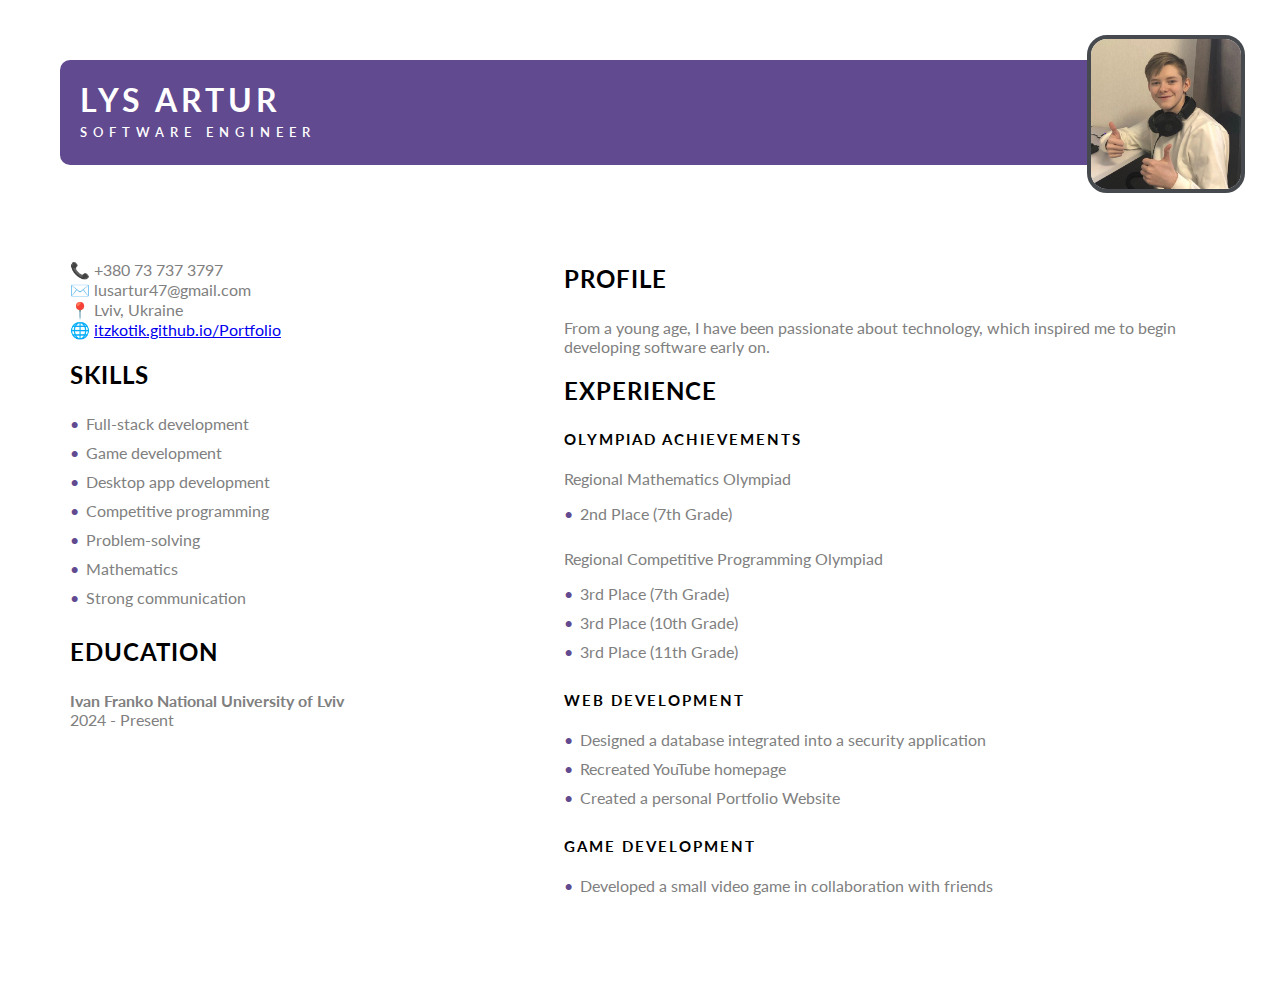
==== index.html @ a09807e1 "init" ====
<!doctype html>
<html lang="en">
    <head>
        <meta charset="UTF-8" />
        <meta name="viewport" content="width=device-width, initial-scale=1.0" />
        <title>Lys Artur</title>
        <link rel="preconnect" href="https://fonts.googleapis.com" />
        <link rel="preconnect" href="https://fonts.gstatic.com" crossorigin />
        <link href="https://fonts.googleapis.com/css2?family=Lato:wght@300;400;700;900&display=swap" rel="stylesheet" />
        <style>
            body {
                font-family: "Lato", sans-serif;
                margin: 60px;
                padding: 0;
                color: gray;
            }
            .container {
                background: white;
            }
            .header {
                display: flex;
                justify-content: space-between;
                align-items: center;
                background: #614a8f;
                color: white;
                padding: 20px;
                border-radius: 10px;
                position: relative;
            }
            .header h1 {
                letter-spacing: 4px;
                font-weight: 700;
                margin: 0;
            }
            h2 {
                letter-spacing: 1px;
            }
            h3 {
                letter-spacing: 2px;
                font-size: 15px;
            }
            .header p {
                letter-spacing: 6px;
                font-weight: 600;
                font-size: 13px;
                margin: 5px 0;
                color: white;
            }
            .header img {
                width: 150px;
                border-radius: 20px;
                border: 4px solid #464a4e;
                position: absolute;
                right: -25px;
                top: -25px;
            }
            .content {
                display: flex;
                gap: 43px;
                margin-top: 69px;
            }
            .left-column {
                width: 40%;
            }
            .right-column {
                width: 60%;
            }
            .right-column,
            .left-column {
                padding: 10px;
            }
            .section-title {
                font-weight: 700;
                margin-top: 20px;
                padding-bottom: 5px;
                color: black;
            }
            ul {
                list-style-type: none;
                padding: 0;
            }
            ul li::before {
                content: "•";
                color: #614a8f;
                display: inline-block;
                width: 1em;
                padding-bottom: 10px;
            }
        </style>
    </head>
    <body>
        <div class="container">
            <div class="header">
                <div>
                    <h1>LYS ARTUR</h1>
                    <p>SOFTWARE ENGINEER</p>
                </div>
                <img src="photo.jpg" alt="Profile Photo" />
            </div>
            <div class="content">
                <div class="left-column">
                    <p>
                        📞 +380 73 737 3797<br />
                        ✉️ lusartur47@gmail.com<br />
                        📍 Lviv, Ukraine<br />
                        🌐
                        <a href="https://itzkotik.github.io/Portfolio" target="_blank">itzkotik.github.io/Portfolio</a>
                    </p>

                    <h2 class="section-title">SKILLS</h2>
                    <ul>
                        <li>Full-stack development</li>
                        <li>Game development</li>
                        <li>Desktop app development</li>
                        <li>Competitive programming</li>
                        <li>Problem-solving</li>
                        <li>Mathematics</li>
                        <li>Strong communication</li>
                    </ul>

                    <h2 class="section-title">EDUCATION</h2>
                    <p><strong>Ivan Franko National University of Lviv</strong><br />2024 - Present</p>
                </div>
                <div class="right-column">
                    <h2 class="section-title">PROFILE</h2>
                    <p>
                        From a young age, I have been passionate about technology, which inspired me to begin developing
                        software early on.
                    </p>

                    <h2 class="section-title">EXPERIENCE</h2>
                    <h3 class="section-title">OLYMPIAD ACHIEVEMENTS</h3>
                    <p>Regional Mathematics Olympiad</p>
                    <ul>
                        <li>2nd Place (7th Grade)</li>
                    </ul>
                    <p>Regional Competitive Programming Olympiad</p>
                    <ul>
                        <li>3rd Place (7th Grade)</li>
                        <li>3rd Place (10th Grade)</li>
                        <li>3rd Place (11th Grade)</li>
                    </ul>

                    <h3 class="section-title">WEB DEVELOPMENT</h3>
                    <ul>
                        <li>Designed a database integrated into a security application</li>
                        <li>Recreated YouTube homepage</li>
                        <li>Created a personal Portfolio Website</li>
                    </ul>

                    <h3 class="section-title">GAME DEVELOPMENT</h3>
                    <ul>
                        <li>Developed a small video game in collaboration with friends</li>
                    </ul>
                </div>
            </div>
        </div>
    </body>
</html>
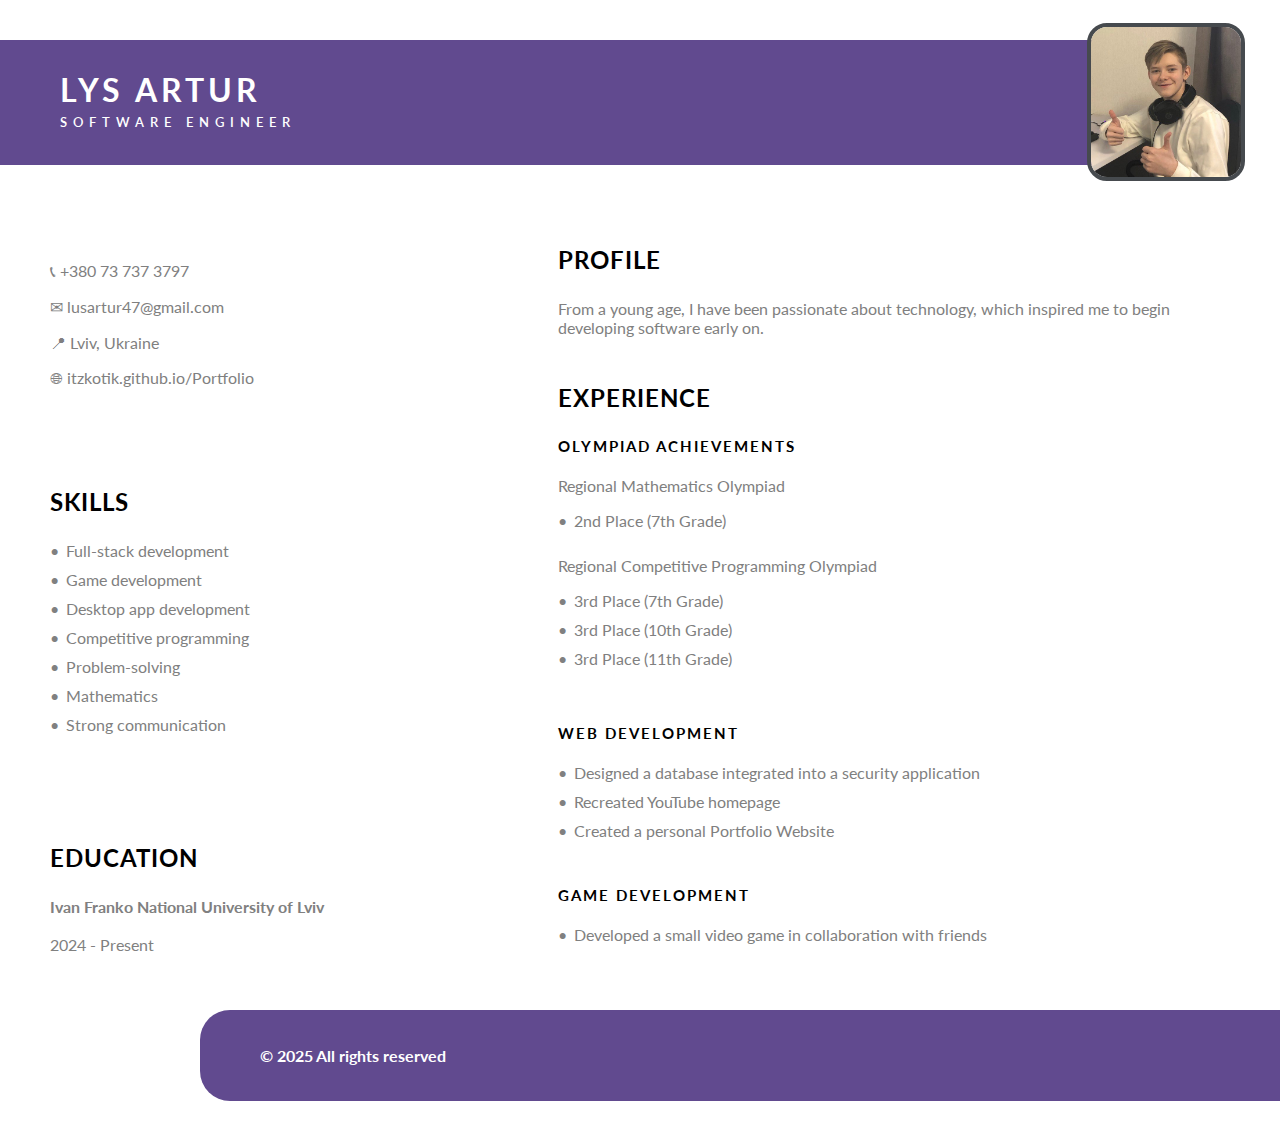
==== commit f2c2629f: "style, lab2" ====
--- a/index.html
+++ b/index.html
@@ -7,153 +7,92 @@
         <link rel="preconnect" href="https://fonts.googleapis.com" />
         <link rel="preconnect" href="https://fonts.gstatic.com" crossorigin />
         <link href="https://fonts.googleapis.com/css2?family=Lato:wght@300;400;700;900&display=swap" rel="stylesheet" />
-        <style>
-            body {
-                font-family: "Lato", sans-serif;
-                margin: 60px;
-                padding: 0;
-                color: gray;
-            }
-            .container {
-                background: white;
-            }
-            .header {
-                display: flex;
-                justify-content: space-between;
-                align-items: center;
-                background: #614a8f;
-                color: white;
-                padding: 20px;
-                border-radius: 10px;
-                position: relative;
-            }
-            .header h1 {
-                letter-spacing: 4px;
-                font-weight: 700;
-                margin: 0;
-            }
-            h2 {
-                letter-spacing: 1px;
-            }
-            h3 {
-                letter-spacing: 2px;
-                font-size: 15px;
-            }
-            .header p {
-                letter-spacing: 6px;
-                font-weight: 600;
-                font-size: 13px;
-                margin: 5px 0;
-                color: white;
-            }
-            .header img {
-                width: 150px;
-                border-radius: 20px;
-                border: 4px solid #464a4e;
-                position: absolute;
-                right: -25px;
-                top: -25px;
-            }
-            .content {
-                display: flex;
-                gap: 43px;
-                margin-top: 69px;
-            }
-            .left-column {
-                width: 40%;
-            }
-            .right-column {
-                width: 60%;
-            }
-            .right-column,
-            .left-column {
-                padding: 10px;
-            }
-            .section-title {
-                font-weight: 700;
-                margin-top: 20px;
-                padding-bottom: 5px;
-                color: black;
-            }
-            ul {
-                list-style-type: none;
-                padding: 0;
-            }
-            ul li::before {
-                content: "•";
-                color: #614a8f;
-                display: inline-block;
-                width: 1em;
-                padding-bottom: 10px;
-            }
-        </style>
+        <link rel="icon" type="image/x-icon" href="/images/favicon.ico" />
+        <link rel="stylesheet" href="styles.css">
     </head>
     <body>
         <div class="container">
-            <div class="header">
+            <header>
                 <div>
                     <h1>LYS ARTUR</h1>
                     <p>SOFTWARE ENGINEER</p>
                 </div>
                 <img src="photo.jpg" alt="Profile Photo" />
-            </div>
-            <div class="content">
-                <div class="left-column">
-                    <p>
-                        📞 +380 73 737 3797<br />
-                        ✉️ lusartur47@gmail.com<br />
-                        📍 Lviv, Ukraine<br />
-                        🌐
-                        <a href="https://itzkotik.github.io/Portfolio" target="_blank">itzkotik.github.io/Portfolio</a>
-                    </p>
-
-                    <h2 class="section-title">SKILLS</h2>
-                    <ul>
-                        <li>Full-stack development</li>
-                        <li>Game development</li>
-                        <li>Desktop app development</li>
-                        <li>Competitive programming</li>
-                        <li>Problem-solving</li>
-                        <li>Mathematics</li>
-                        <li>Strong communication</li>
-                    </ul>
-
-                    <h2 class="section-title">EDUCATION</h2>
-                    <p><strong>Ivan Franko National University of Lviv</strong><br />2024 - Present</p>
-                </div>
-                <div class="right-column">
-                    <h2 class="section-title">PROFILE</h2>
-                    <p>
-                        From a young age, I have been passionate about technology, which inspired me to begin developing
-                        software early on.
-                    </p>
-
-                    <h2 class="section-title">EXPERIENCE</h2>
-                    <h3 class="section-title">OLYMPIAD ACHIEVEMENTS</h3>
-                    <p>Regional Mathematics Olympiad</p>
-                    <ul>
-                        <li>2nd Place (7th Grade)</li>
-                    </ul>
-                    <p>Regional Competitive Programming Olympiad</p>
-                    <ul>
-                        <li>3rd Place (7th Grade)</li>
-                        <li>3rd Place (10th Grade)</li>
-                        <li>3rd Place (11th Grade)</li>
-                    </ul>
-
-                    <h3 class="section-title">WEB DEVELOPMENT</h3>
-                    <ul>
-                        <li>Designed a database integrated into a security application</li>
-                        <li>Recreated YouTube homepage</li>
-                        <li>Created a personal Portfolio Website</li>
-                    </ul>
-
-                    <h3 class="section-title">GAME DEVELOPMENT</h3>
-                    <ul>
-                        <li>Developed a small video game in collaboration with friends</li>
-                    </ul>
-                </div>
-            </div>
+            </header>
+            <main>
+                <aside>
+                    <section class="contacts">
+                        <p>📞&#xFE0E; +380 73 737 3797</p>
+                        <p>✉&#xFE0E; lusartur47@gmail.com</p>
+                        <p>📍&#xFE0E; Lviv, Ukraine</p>
+                        <p>
+                            🌐&#xFE0E;
+                            <a href="https://itzkotik.github.io/Portfolio" target="_blank"
+                                >itzkotik.github.io/Portfolio</a
+                            >
+                        </p>
+                    </section>
+                    <section>
+                        <h2 class="section-title">SKILLS</h2>
+                        <ul>
+                            <li>Full-stack development</li>
+                            <li>Game development</li>
+                            <li>Desktop app development</li>
+                            <li>Competitive programming</li>
+                            <li>Problem-solving</li>
+                            <li>Mathematics</li>
+                            <li>Strong communication</li>
+                        </ul>
+                    </section>
+                    <section>
+                        <h2 class="section-title">EDUCATION</h2>
+                        <p><strong>Ivan Franko National University of Lviv</strong><br /><br />2024 - Present</p>
+                    </section>
+                </aside>
+                <section class="right-column">
+                    <section>
+                        <h2 class="section-title">PROFILE</h2>
+                        <p>
+                            From a young age, I have been passionate about technology, which inspired me to begin
+                            developing software early on.
+                        </p>
+                    </section>
+                    <section>
+                        <h2 class="section-title">EXPERIENCE</h2>
+                        <article>
+                            <h3 class="section-title">OLYMPIAD ACHIEVEMENTS</h3>
+                            <p>Regional Mathematics Olympiad</p>
+                            <ul>
+                                <li>2nd Place (7th Grade)</li>
+                            </ul>
+                            <p>Regional Competitive Programming Olympiad</p>
+                            <ul>
+                                <li>3rd Place (7th Grade)</li>
+                                <li>3rd Place (10th Grade)</li>
+                                <li>3rd Place (11th Grade)</li>
+                            </ul>
+                        </article>
+                    </section>
+                    <article>
+                        <h3 class="section-title">WEB DEVELOPMENT</h3>
+                        <ul>
+                            <li>Designed a database integrated into a security application</li>
+                            <li>Recreated YouTube homepage</li>
+                            <li>Created a personal Portfolio Website</li>
+                        </ul>
+                    </article>
+                    <article>
+                        <h3 class="section-title">GAME DEVELOPMENT</h3>
+                        <ul>
+                            <li>Developed a small video game in collaboration with friends</li>
+                        </ul>
+                    </article>
+                </section>
+            </main>
         </div>
+        <footer>
+            <p>&copy; 2025 All rights reserved</p>
+        </footer>
     </body>
 </html>
+
--- a/styles.css
+++ b/styles.css
@@ -0,0 +1,124 @@
+body {
+  font-family: "Lato", sans-serif;
+  margin: 40px;
+  padding: 0;
+  color: gray;
+  max-width: 100%;
+  overflow-x: hidden;
+}
+.container {
+  background: white;
+}
+header {
+  display: flex;
+  justify-content: space-between;
+  align-items: center;
+  background: #614a8f;
+  color: white;
+  padding: 30px;
+  padding-left: 80px;
+  margin-left: -60px;
+  margin-right: 120px;
+  position: relative;
+}
+h1 {
+  letter-spacing: 4px;
+  font-weight: 700;
+  margin: 0;
+}
+h2 {
+  letter-spacing: 1px;
+}
+h3 {
+  letter-spacing: 2px;
+  font-size: 15px;
+}
+header p {
+  letter-spacing: 6px;
+  font-weight: 600;
+  font-size: 13px;
+  margin: 5px 0;
+  color: white;
+}
+header img {
+  width: 150px;
+  border-radius: 20px;
+  border: 4px solid #464a4e;
+  position: absolute;
+  right: -125px;
+  top: -17.5px;
+}
+main {
+  display: flex;
+  gap: 40px;
+  margin-top: 70px;
+}
+aside {
+  width: 40%;
+}
+section.right-column {
+  width: 60%;
+  margin-top: -20px;
+}
+section.right-column,
+aside {
+  padding: 10px;
+  display: flex;
+  flex-direction: column;
+  justify-content: space-between;
+}
+.section-title {
+  font-weight: 700;
+  margin-top: 20px;
+  padding-bottom: 5px;
+  color: black;
+}
+.contacts section {
+  padding-bottom: 10px;
+}
+section.right-column section {
+  margin-bottom: 10px;
+}
+ul {
+  list-style-type: none;
+  padding: 0;
+}
+ul li::before {
+  content: "•";
+  color: gray;
+  display: inline-block;
+  width: 1em;
+  padding-bottom: 10px;
+}
+a {
+  color: gray;
+  text-decoration: none;
+}
+footer {
+  display: flex;
+  justify-content: space-between;
+  align-items: center;
+  background: #614a8f;
+  color: white;
+  padding: 20px;
+  padding-left: 60px;
+  margin-left: 160px;
+  margin-right: -600px;
+  margin-top: 30px;
+  position: relative;
+  border-radius: 30px;
+  font-weight: 700;
+}
+@media (max-width: 700px) {
+  main {
+    display: block;
+    margin-top: 20px;
+    text-align: center;
+  }
+  aside,
+  section.right-column {
+    width: 100%;
+    padding: 10px;
+    margin-top: 0;
+  }
+}
